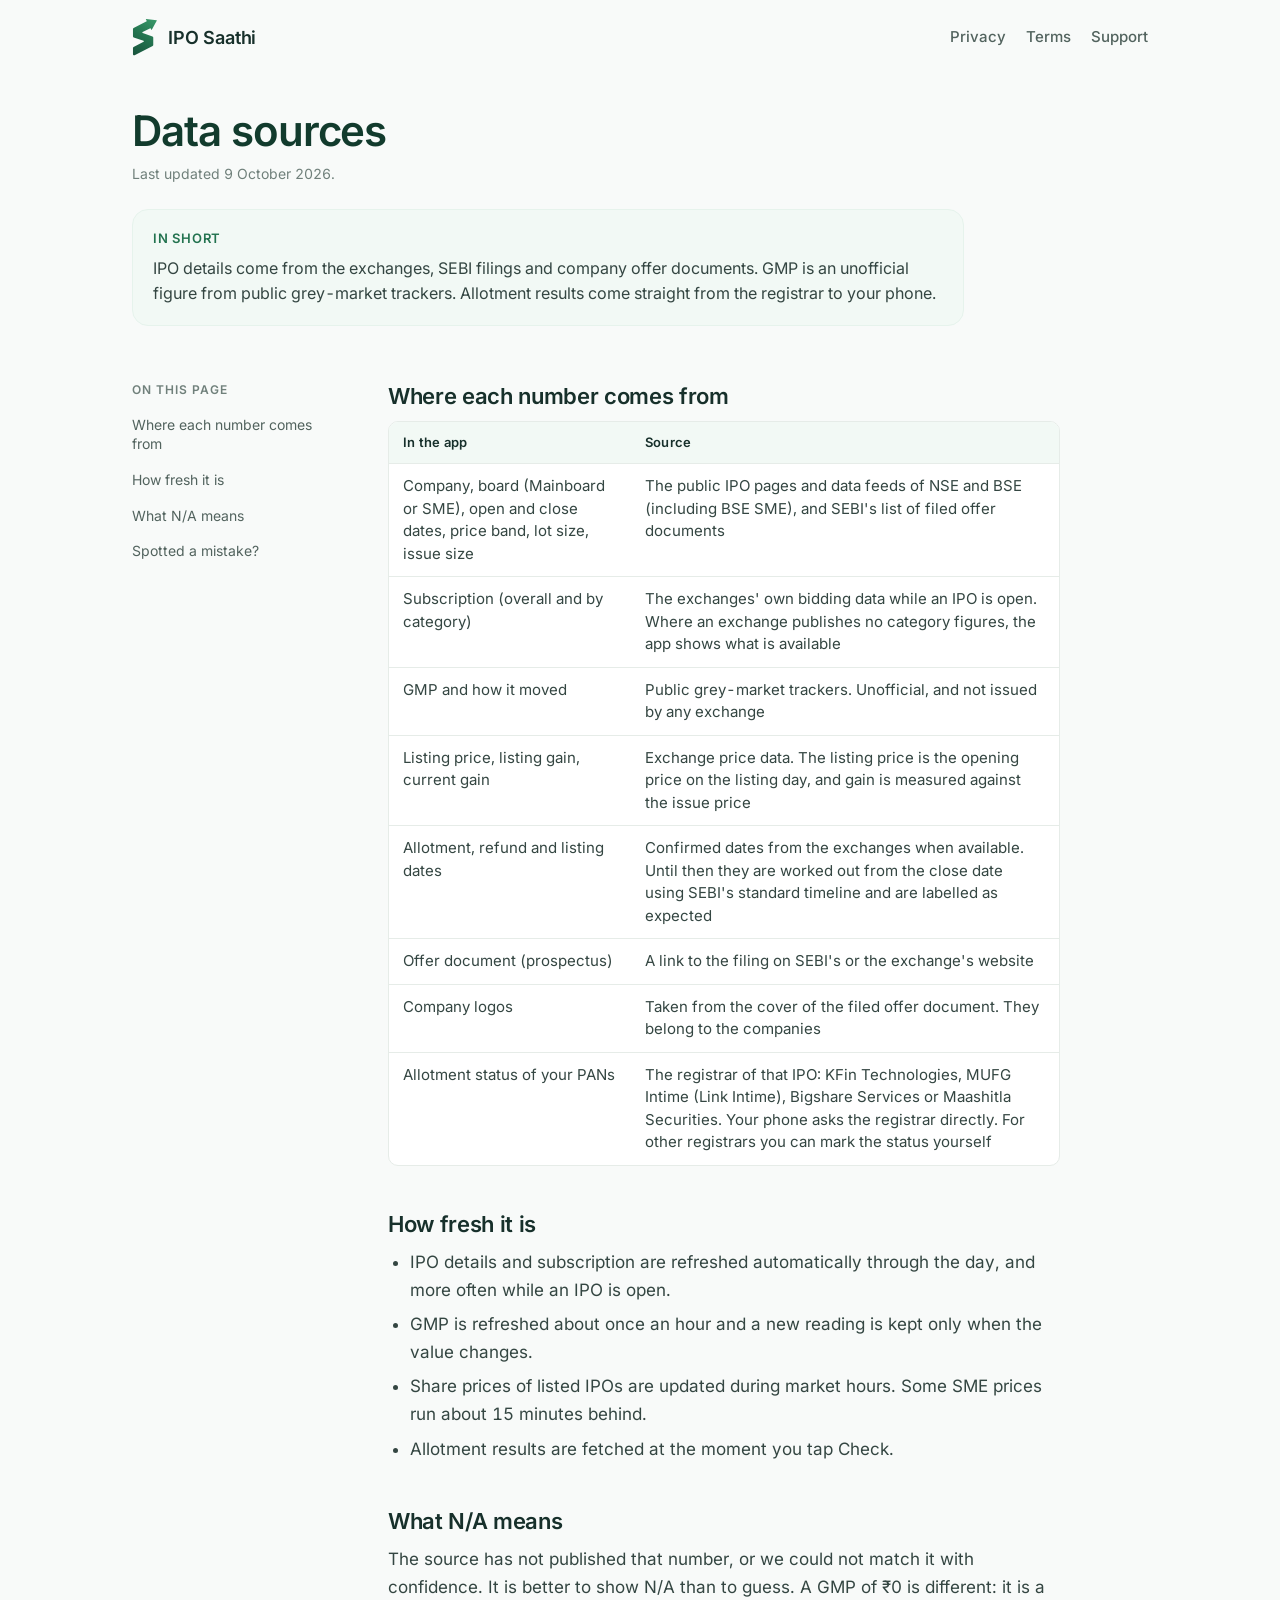
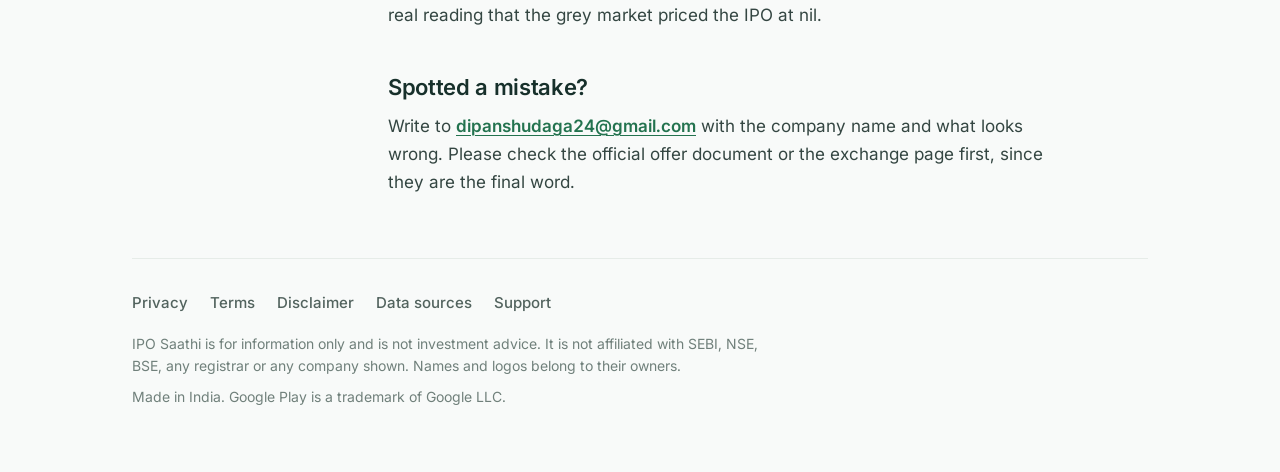
==== data-sources/index.html @ a8f7753d "Update site" ====
<!doctype html>
<html lang="en-IN">
<head>
<meta charset="utf-8">
<meta name="viewport" content="width=device-width, initial-scale=1">
<title>Data sources · IPO Saathi</title>
<meta name="description" content="Where IPO Saathi gets its IPO, subscription, GMP, price and allotment information, and how fresh it is.">
<link rel="canonical" href="https://iposaathi.com/data-sources/">
<meta property="og:type" content="website">
<meta property="og:site_name" content="IPO Saathi">
<meta property="og:title" content="Data sources · IPO Saathi">
<meta property="og:url" content="https://iposaathi.com/data-sources/">
<meta property="og:image" content="https://iposaathi.com/assets/og.png">
<meta name="theme-color" content="#F8FAF9">
<link rel="icon" type="image/png" sizes="32x32" href="../assets/favicon-32.png">
<link rel="apple-touch-icon" href="../assets/apple-touch-icon.png">
<link rel="preload" href="../assets/fonts/inter-400Regular.woff2" as="font" type="font/woff2" crossorigin>
<link rel="preload" href="../assets/fonts/inter-600SemiBold.woff2" as="font" type="font/woff2" crossorigin>
<link rel="stylesheet" href="../style.css">
</head>
<body>
<a class="skip" href="#main">Skip to content</a>
<div class="wrap">
  <header class="top">
    <a class="brand" href="../"><img src="../assets/logo.svg" alt="" width="26" height="39">IPO Saathi</a>
    <nav class="nav" aria-label="Main">
      <a href="../privacy/">Privacy</a>
      <a href="../terms/">Terms</a>
      <a href="../support/">Support</a>
    </nav>
  </header>

  <main id="main" class="doc">
    <header>
      <h1>Data sources</h1>
      <p class="meta">Last updated 9 October 2026.</p>
      <div class="summary">
        <h2>In short</h2>
        <p>IPO details come from the exchanges, SEBI filings and company offer documents. GMP is an unofficial figure from public grey-market trackers. Allotment results come straight from the registrar to your phone.</p>
      </div>
    </header>

    <nav class="toc" aria-label="On this page">
      <h2>On this page</h2>
      <ol>
        <li><a href="#table">Where each number comes from</a></li>
        <li><a href="#fresh">How fresh it is</a></li>
        <li><a href="#na">What N/A means</a></li>
        <li><a href="#wrong">Spotted a mistake?</a></li>
      </ol>
    </nav>

    <div class="prose">

      <h2 id="table">Where each number comes from</h2>
      <div class="table-wrap">
        <table>
          <thead><tr><th>In the app</th><th>Source</th></tr></thead>
          <tbody>
            <tr><td>Company, board (Mainboard or SME), open and close dates, price band, lot size, issue size</td><td>The public IPO pages and data feeds of NSE and BSE (including BSE SME), and SEBI's list of filed offer documents</td></tr>
            <tr><td>Subscription (overall and by category)</td><td>The exchanges' own bidding data while an IPO is open. Where an exchange publishes no category figures, the app shows what is available</td></tr>
            <tr><td>GMP and how it moved</td><td>Public grey-market trackers. Unofficial, and not issued by any exchange</td></tr>
            <tr><td>Listing price, listing gain, current gain</td><td>Exchange price data. The listing price is the opening price on the listing day, and gain is measured against the issue price</td></tr>
            <tr><td>Allotment, refund and listing dates</td><td>Confirmed dates from the exchanges when available. Until then they are worked out from the close date using SEBI's standard timeline and are labelled as expected</td></tr>
            <tr><td>Offer document (prospectus)</td><td>A link to the filing on SEBI's or the exchange's website</td></tr>
            <tr><td>Company logos</td><td>Taken from the cover of the filed offer document. They belong to the companies</td></tr>
            <tr><td>Allotment status of your PANs</td><td>The registrar of that IPO: KFin Technologies, MUFG Intime (Link Intime), Bigshare Services or Maashitla Securities. Your phone asks the registrar directly. For other registrars you can mark the status yourself</td></tr>
          </tbody>
        </table>
      </div>

      <h2 id="fresh">How fresh it is</h2>
      <ul>
        <li>IPO details and subscription are refreshed automatically through the day, and more often while an IPO is open.</li>
        <li>GMP is refreshed about once an hour and a new reading is kept only when the value changes.</li>
        <li>Share prices of listed IPOs are updated during market hours. Some SME prices run about 15 minutes behind.</li>
        <li>Allotment results are fetched at the moment you tap Check.</li>
      </ul>

      <h2 id="na">What N/A means</h2>
      <p>The source has not published that number, or we could not match it with confidence. It is better to show N/A than to guess. A GMP of ₹0 is different: it is a real reading that the grey market priced the IPO at nil.</p>

      <h2 id="wrong">Spotted a mistake?</h2>
      <p>Write to <a class="mail" href="mailto:dipanshudaga24@gmail.com?subject=IPO%20Saathi">dipanshudaga24@gmail.com</a> with the company name and what looks wrong. Please check the official offer document or the exchange page first, since they are the final word.</p>
    </div>
  </main>

  <footer class="foot">
    <ul>
      <li><a href="../privacy/">Privacy</a></li>
      <li><a href="../terms/">Terms</a></li>
      <li><a href="../disclaimer/">Disclaimer</a></li>
      <li><a href="../data-sources/">Data sources</a></li>
      <li><a href="../support/">Support</a></li>
    </ul>
    <p>IPO Saathi is for information only and is not investment advice. It is not affiliated with SEBI, NSE, BSE, any registrar or any company shown. Names and logos belong to their owners.</p>
    <p>Made in India. Google Play is a trademark of Google LLC.</p>
  </footer>
</div>
</body>
</html>
---- style.css ----
/* IPO Saathi website. Colours and type follow app/src/theme/tokens.ts, copied by hand:
   this site has no build step. Light theme only, on purpose. */

@font-face { font-family: 'Inter'; font-weight: 400; font-style: normal; font-display: swap; src: url('assets/fonts/inter-400Regular.woff2') format('woff2'); }
@font-face { font-family: 'Inter'; font-weight: 500; font-style: normal; font-display: swap; src: url('assets/fonts/inter-500Medium.woff2') format('woff2'); }
@font-face { font-family: 'Inter'; font-weight: 600; font-style: normal; font-display: swap; src: url('assets/fonts/inter-600SemiBold.woff2') format('woff2'); }

:root {
  color-scheme: light;
  --bg: #F8FAF9;
  --surface: #FFFFFF;
  --wash: #F2F9F5;
  --wash-strong: #E6F3EC;
  --ink: #17302B;
  --ink-2: #344642;
  --ink-3: #52635E;
  --ink-4: #70807B;
  --line: #E6ECE8;
  --line-strong: #D6DEDA;
  --brand: #23734F;
  --brand-deep: #123B2D;
  --warn-bg: #FFF5DD;
  --warn-ink: #7A4F00;
  --radius: 16px;
  --radius-sm: 10px;
  --gutter: 16px;
  --font: 'Inter', system-ui, -apple-system, 'Segoe UI', Roboto, Helvetica, Arial, sans-serif;
}

* { box-sizing: border-box; }
html { -webkit-text-size-adjust: 100%; scroll-behavior: smooth; }
body {
  margin: 0;
  background: var(--bg);
  color: var(--ink);
  font-family: var(--font);
  font-size: 17px;
  line-height: 1.65;
  -webkit-font-smoothing: antialiased;
  font-variant-numeric: tabular-nums;
}
img, svg { display: block; max-width: 100%; }
a { color: var(--brand); text-underline-offset: 3px; text-decoration-thickness: 1px; }
a:hover { text-decoration-thickness: 2px; }
:focus-visible { outline: 3px solid var(--brand); outline-offset: 3px; border-radius: 4px; }
.skip { position: absolute; left: -9999px; top: 8px; background: var(--brand-deep); color: #fff; padding: 8px 14px; border-radius: 8px; z-index: 10; }
.skip:focus { left: var(--gutter); }

.wrap { width: 100%; max-width: 1080px; margin: 0 auto; padding: 0 var(--gutter); }

/* Header */
.top { display: flex; align-items: center; justify-content: space-between; gap: 16px; padding: 18px 0; }
.brand { display: inline-flex; align-items: center; gap: 10px; color: var(--ink); text-decoration: none; font-weight: 600; font-size: 18px; letter-spacing: -0.01em; }
.brand img { width: 26px; height: auto; }
.nav { display: flex; gap: 20px; font-size: 15px; font-weight: 500; }
.nav a { color: var(--ink-3); text-decoration: none; padding: 6px 0; }
.nav a:hover { color: var(--brand); }
.nav a[aria-current='page'] { color: var(--ink); }

/* Hero */
.hero { display: grid; gap: 8px; padding: 24px 0 48px; align-items: center; }
.hero h1 { font-size: clamp(32px, 7.4vw, 52px); line-height: 1.1; letter-spacing: -0.025em; font-weight: 600; margin: 0 0 16px; text-wrap: balance; color: var(--brand-deep); }
.lede { font-size: clamp(18px, 3.4vw, 21px); line-height: 1.5; color: var(--ink-3); margin: 0 0 28px; max-width: 30em; }
.badges { display: flex; flex-wrap: wrap; gap: 12px; align-items: center; }
.play { display: inline-flex; align-items: center; gap: 12px; background: var(--brand-deep); color: #fff; border-radius: 14px; padding: 12px 20px 12px 16px; font-size: 13px; line-height: 1.2; }
.play svg { width: 22px; height: 22px; flex: none; }
.play b { display: block; font-size: 18px; font-weight: 600; letter-spacing: -0.01em; }
.free { font-size: 14px; color: var(--ink-3); }
.hero-art { width: min(100%, 460px); margin: 0 auto; }
.hero-art img { width: 100%; height: auto; }

/* Points */
.band { background: var(--wash); border-block: 1px solid var(--wash-strong); }
.points { display: grid; gap: 28px; padding: 48px 0; margin: 0; list-style: none; }
.points h2 { font-size: 18px; line-height: 1.3; margin: 0 0 6px; font-weight: 600; letter-spacing: -0.01em; }
.points p { margin: 0; color: var(--ink-3); font-size: 16px; line-height: 1.6; }
.points .ico { width: 40px; height: 40px; border-radius: 12px; background: var(--wash-strong); color: var(--brand); display: grid; place-items: center; margin-bottom: 14px; }
.points .ico svg { width: 22px; height: 22px; }

.privacy-line { padding: 56px 0; display: grid; gap: 10px; }
.privacy-line h2 { font-size: clamp(24px, 4.6vw, 32px); line-height: 1.2; letter-spacing: -0.02em; margin: 0; font-weight: 600; text-wrap: balance; color: var(--brand-deep); }
.privacy-line p { margin: 0; color: var(--ink-3); max-width: 38em; }

/* Footer */
.foot { border-top: 1px solid var(--line); margin-top: 24px; padding: 32px 0 56px; color: var(--ink-4); font-size: 14px; line-height: 1.6; }
.foot ul { display: flex; flex-wrap: wrap; gap: 8px 22px; list-style: none; padding: 0; margin: 0 0 18px; font-size: 15px; font-weight: 500; }
.foot ul a { color: var(--ink-3); text-decoration: none; }
.foot ul a:hover { color: var(--brand); text-decoration: underline; }
.foot p { margin: 0 0 8px; max-width: 46em; }

/* Documents */
.doc { display: grid; grid-template-columns: minmax(0, 1fr); gap: 28px; padding: 16px 0 24px; }
.doc header h1 { font-size: clamp(30px, 6vw, 42px); line-height: 1.12; letter-spacing: -0.025em; margin: 8px 0 8px; font-weight: 600; color: var(--brand-deep); text-wrap: balance; }
.doc .meta { color: var(--ink-4); font-size: 14px; margin: 0; }
.summary { max-width: 52rem; background: var(--wash); border: 1px solid var(--wash-strong); border-radius: var(--radius); padding: 18px 20px; margin: 24px 0 0; }
.summary h2 { margin: 0 0 6px; font-size: 13px; letter-spacing: 0.06em; text-transform: uppercase; color: var(--brand); font-weight: 600; }
.summary p, .summary ul { margin: 0; font-size: 16px; line-height: 1.6; color: var(--ink-2); }
.summary ul { padding-left: 20px; }
.summary li + li { margin-top: 4px; }
.toc { font-size: 14px; line-height: 1.4; }
.toc h2 { margin: 0 0 10px; font-size: 12px; letter-spacing: 0.08em; text-transform: uppercase; color: var(--ink-4); font-weight: 600; }
.toc ol { list-style: none; margin: 0; padding: 0; display: grid; gap: 4px; }
.toc a { display: block; padding: 6px 0; color: var(--ink-3); text-decoration: none; }
.toc a:hover { color: var(--brand); }
.prose { max-width: 42rem; }
.prose h2 { font-size: 22px; line-height: 1.3; letter-spacing: -0.015em; margin: 44px 0 10px; font-weight: 600; scroll-margin-top: 20px; color: var(--ink); }
.prose h2:first-child { margin-top: 0; }
.prose h3 { font-size: 17px; margin: 24px 0 6px; font-weight: 600; }
.prose p { margin: 0 0 14px; color: var(--ink-2); }
.prose ul, .prose ol { margin: 0 0 14px; padding-left: 22px; color: var(--ink-2); }
.prose li { margin-bottom: 6px; }
.prose strong { font-weight: 600; color: var(--ink); }
.callout { background: var(--warn-bg); color: var(--warn-ink); border-radius: var(--radius-sm); padding: 14px 16px; margin: 0 0 18px; font-size: 16px; line-height: 1.55; }
.callout p { margin: 0; color: inherit; }
.table-wrap { overflow-x: auto; margin: 0 0 18px; border: 1px solid var(--line); border-radius: var(--radius-sm); background: var(--surface); }
table { border-collapse: collapse; width: 100%; min-width: 520px; font-size: 15px; line-height: 1.5; }
th, td { text-align: left; vertical-align: top; padding: 11px 14px; border-bottom: 1px solid var(--line); color: var(--ink-2); }
th { font-weight: 600; color: var(--ink); background: var(--wash); font-size: 13px; letter-spacing: 0.02em; }
tr:last-child td { border-bottom: 0; }
details { border-bottom: 1px solid var(--line); padding: 14px 0; }
details:first-of-type { border-top: 1px solid var(--line); }
summary { cursor: pointer; font-weight: 600; font-size: 17px; line-height: 1.4; list-style: none; display: flex; justify-content: space-between; gap: 16px; color: var(--ink); }
summary::-webkit-details-marker { display: none; }
summary::after { content: '+'; color: var(--brand); font-weight: 500; font-size: 22px; line-height: 1; }
details[open] summary::after { content: '\2212'; }
details p { margin: 10px 0 0; }
.mail { font-weight: 600; white-space: nowrap; }
.notfound { padding: 72px 0 40px; }
.notfound h1 { font-size: 34px; margin: 0 0 10px; letter-spacing: -0.02em; color: var(--brand-deep); }

@media (min-width: 720px) {
  :root { --gutter: 32px; }
  .hero { grid-template-columns: 1.05fr 0.95fr; gap: 40px; padding: 48px 0 72px; }
  .points { grid-template-columns: repeat(4, 1fr); gap: 32px; padding: 64px 0; }
  .privacy-line { padding: 80px 0; }
}
@media (min-width: 960px) {
  .doc { grid-template-columns: 200px minmax(0, 1fr); gap: 56px; padding-top: 24px; }
  .doc header { grid-column: 1 / -1; }
  .toc { position: sticky; top: 24px; align-self: start; }
}
@media (prefers-reduced-motion: reduce) { html { scroll-behavior: auto; } }
@media print {
  .top .nav, .foot ul, .toc, .skip { display: none; }
  body { background: #fff; font-size: 12pt; }
}
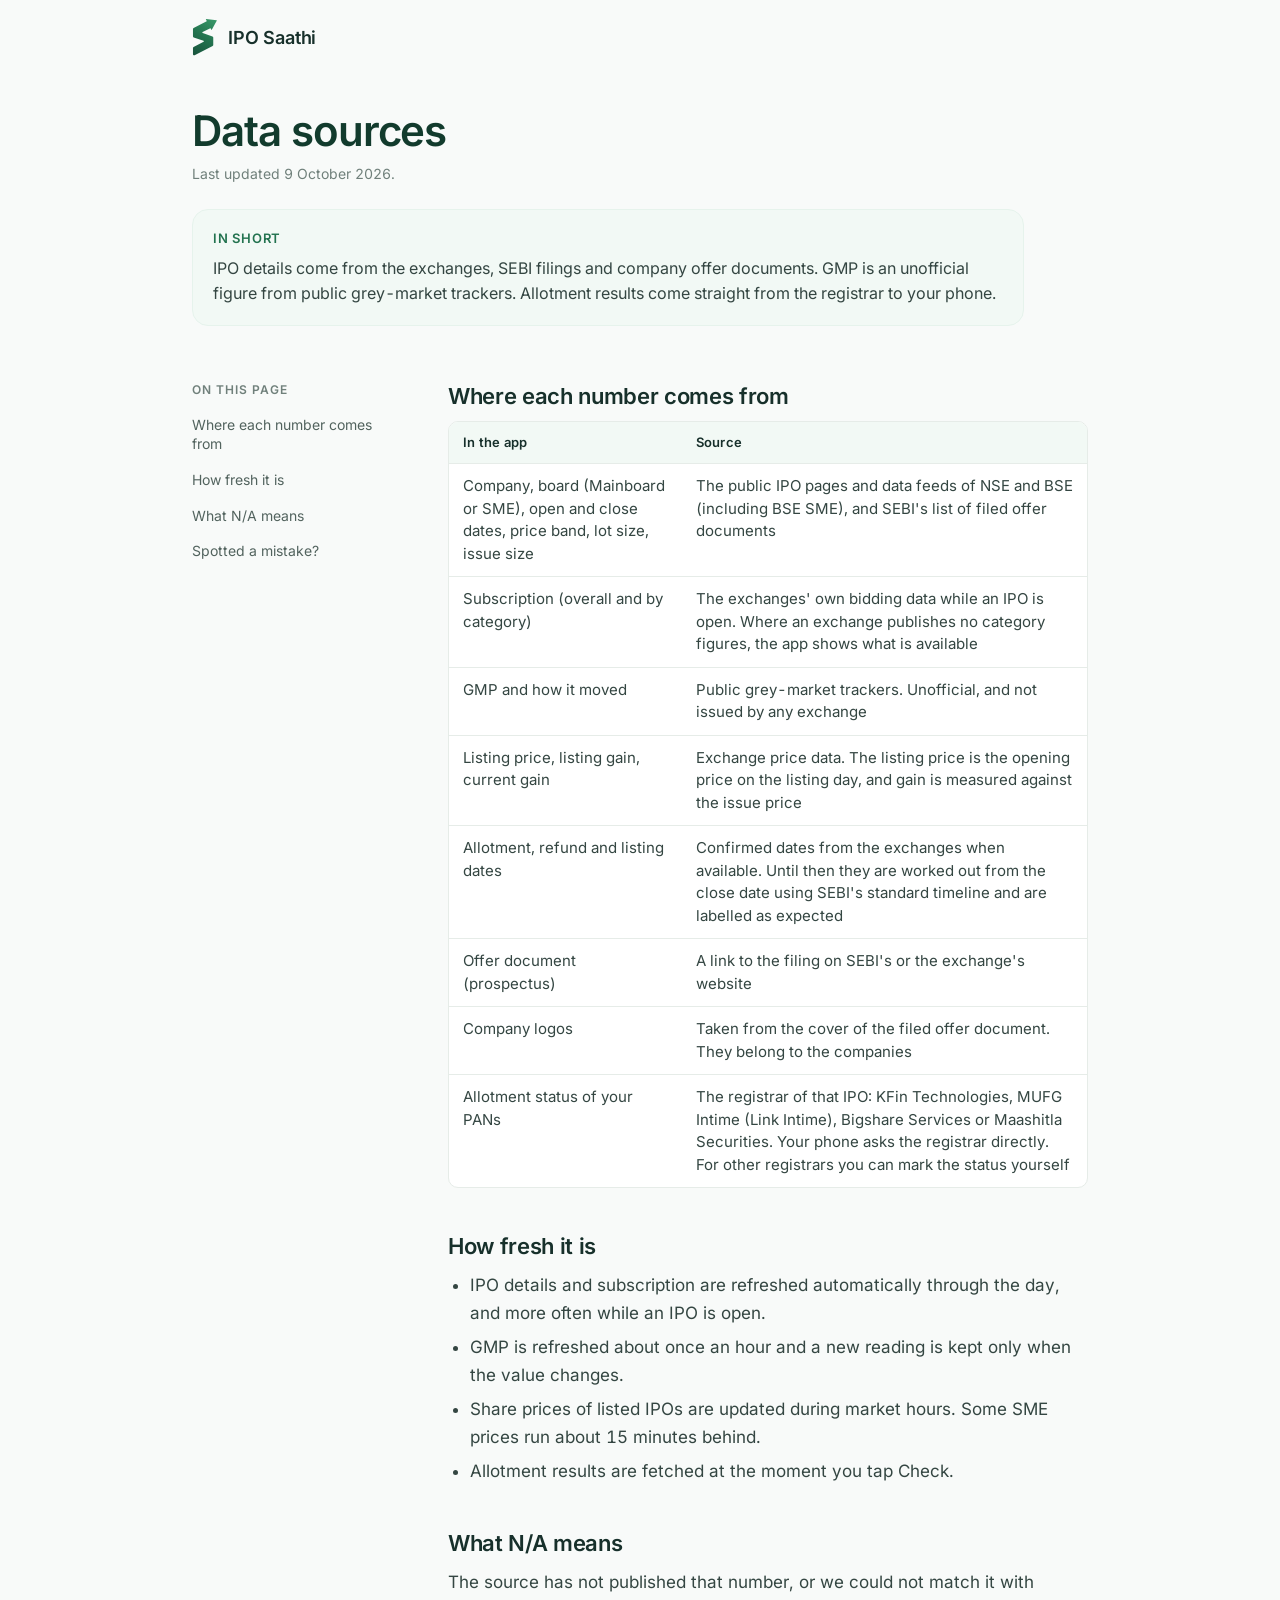
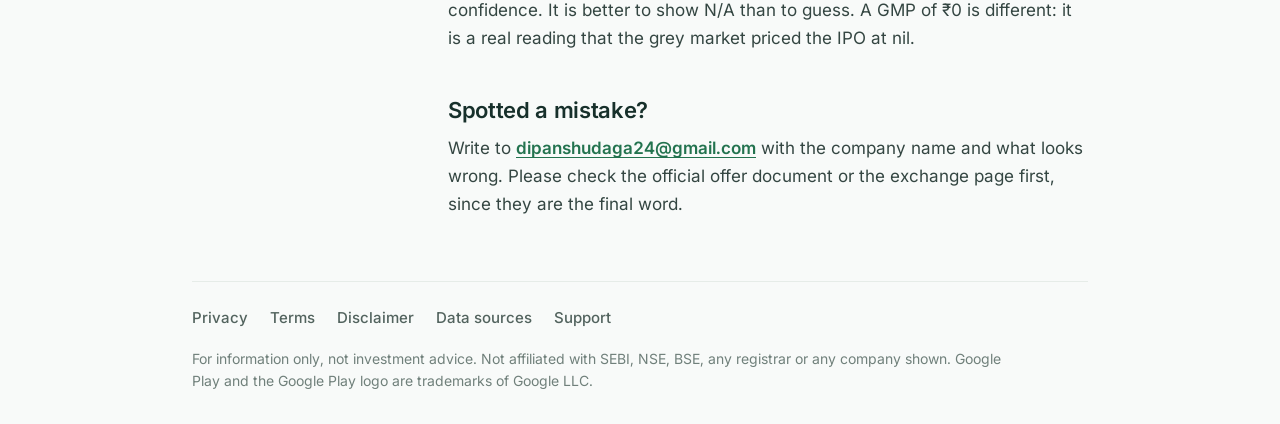
==== commit 24f14d1d: "Update site" ====
--- a/data-sources/index.html
+++ b/data-sources/index.html
@@ -23,11 +23,6 @@
 <div class="wrap">
   <header class="top">
     <a class="brand" href="../"><img src="../assets/logo.svg" alt="" width="26" height="39">IPO Saathi</a>
-    <nav class="nav" aria-label="Main">
-      <a href="../privacy/">Privacy</a>
-      <a href="../terms/">Terms</a>
-      <a href="../support/">Support</a>
-    </nav>
   </header>
 
   <main id="main" class="doc">
@@ -93,8 +88,7 @@
       <li><a href="../data-sources/">Data sources</a></li>
       <li><a href="../support/">Support</a></li>
     </ul>
-    <p>IPO Saathi is for information only and is not investment advice. It is not affiliated with SEBI, NSE, BSE, any registrar or any company shown. Names and logos belong to their owners.</p>
-    <p>Made in India. Google Play is a trademark of Google LLC.</p>
+    <p>For information only, not investment advice. Not affiliated with SEBI, NSE, BSE, any registrar or any company shown. Google Play and the Google Play logo are trademarks of Google LLC.</p>
   </footer>
 </div>
 </body>
--- a/style.css
+++ b/style.css
@@ -46,47 +46,28 @@
 .skip { position: absolute; left: -9999px; top: 8px; background: var(--brand-deep); color: #fff; padding: 8px 14px; border-radius: 8px; z-index: 10; }
 .skip:focus { left: var(--gutter); }
 
-.wrap { width: 100%; max-width: 1080px; margin: 0 auto; padding: 0 var(--gutter); }
+.wrap { width: 100%; max-width: 960px; margin: 0 auto; padding: 0 var(--gutter); }
 
 /* Header */
 .top { display: flex; align-items: center; justify-content: space-between; gap: 16px; padding: 18px 0; }
 .brand { display: inline-flex; align-items: center; gap: 10px; color: var(--ink); text-decoration: none; font-weight: 600; font-size: 18px; letter-spacing: -0.01em; }
 .brand img { width: 26px; height: auto; }
-.nav { display: flex; gap: 20px; font-size: 15px; font-weight: 500; }
-.nav a { color: var(--ink-3); text-decoration: none; padding: 6px 0; }
-.nav a:hover { color: var(--brand); }
-.nav a[aria-current='page'] { color: var(--ink); }
 
-/* Hero */
-.hero { display: grid; gap: 8px; padding: 24px 0 48px; align-items: center; }
+/* Home: one screen, header on top, hero in the middle, footer at the bottom */
+.page { min-height: 100vh; min-height: 100dvh; display: flex; flex-direction: column; }
+.hero { flex: 1; display: grid; gap: 24px; align-content: center; align-items: center; padding: 8px 0 40px; }
 .hero h1 { font-size: clamp(32px, 7.4vw, 52px); line-height: 1.1; letter-spacing: -0.025em; font-weight: 600; margin: 0 0 16px; text-wrap: balance; color: var(--brand-deep); }
-.lede { font-size: clamp(18px, 3.4vw, 21px); line-height: 1.5; color: var(--ink-3); margin: 0 0 28px; max-width: 30em; }
-.badges { display: flex; flex-wrap: wrap; gap: 12px; align-items: center; }
-.play { display: inline-flex; align-items: center; gap: 12px; background: var(--brand-deep); color: #fff; border-radius: 14px; padding: 12px 20px 12px 16px; font-size: 13px; line-height: 1.2; }
-.play svg { width: 22px; height: 22px; flex: none; }
-.play b { display: block; font-size: 18px; font-weight: 600; letter-spacing: -0.01em; }
-.free { font-size: 14px; color: var(--ink-3); }
-.hero-art { width: min(100%, 460px); margin: 0 auto; }
+.lede { font-size: clamp(18px, 3.4vw, 20px); line-height: 1.5; color: var(--ink-3); margin: 0 0 28px; max-width: 26em; }
+.badge { display: block; width: 168px; height: auto; }
+.hero-art { width: min(100%, 300px); margin: 0 auto; }
 .hero-art img { width: 100%; height: auto; }
 
-/* Points */
-.band { background: var(--wash); border-block: 1px solid var(--wash-strong); }
-.points { display: grid; gap: 28px; padding: 48px 0; margin: 0; list-style: none; }
-.points h2 { font-size: 18px; line-height: 1.3; margin: 0 0 6px; font-weight: 600; letter-spacing: -0.01em; }
-.points p { margin: 0; color: var(--ink-3); font-size: 16px; line-height: 1.6; }
-.points .ico { width: 40px; height: 40px; border-radius: 12px; background: var(--wash-strong); color: var(--brand); display: grid; place-items: center; margin-bottom: 14px; }
-.points .ico svg { width: 22px; height: 22px; }
-
-.privacy-line { padding: 56px 0; display: grid; gap: 10px; }
-.privacy-line h2 { font-size: clamp(24px, 4.6vw, 32px); line-height: 1.2; letter-spacing: -0.02em; margin: 0; font-weight: 600; text-wrap: balance; color: var(--brand-deep); }
-.privacy-line p { margin: 0; color: var(--ink-3); max-width: 38em; }
-
 /* Footer */
-.foot { border-top: 1px solid var(--line); margin-top: 24px; padding: 32px 0 56px; color: var(--ink-4); font-size: 14px; line-height: 1.6; }
+.foot { border-top: 1px solid var(--line); margin-top: 24px; padding: 24px 0 32px; color: var(--ink-4); font-size: 14px; line-height: 1.6; }
 .foot ul { display: flex; flex-wrap: wrap; gap: 8px 22px; list-style: none; padding: 0; margin: 0 0 18px; font-size: 15px; font-weight: 500; }
 .foot ul a { color: var(--ink-3); text-decoration: none; }
 .foot ul a:hover { color: var(--brand); text-decoration: underline; }
-.foot p { margin: 0 0 8px; max-width: 46em; }
+.foot p { margin: 0; max-width: 60em; }
 
 /* Documents */
 .doc { display: grid; grid-template-columns: minmax(0, 1fr); gap: 28px; padding: 16px 0 24px; }
@@ -130,9 +111,8 @@
 
 @media (min-width: 720px) {
   :root { --gutter: 32px; }
-  .hero { grid-template-columns: 1.05fr 0.95fr; gap: 40px; padding: 48px 0 72px; }
-  .points { grid-template-columns: repeat(4, 1fr); gap: 32px; padding: 64px 0; }
-  .privacy-line { padding: 80px 0; }
+  .hero { grid-template-columns: 1.1fr 0.9fr; gap: 48px; padding-bottom: 56px; }
+  .hero-art { width: min(100%, 460px); }
 }
 @media (min-width: 960px) {
   .doc { grid-template-columns: 200px minmax(0, 1fr); gap: 56px; padding-top: 24px; }
@@ -141,6 +121,6 @@
 }
 @media (prefers-reduced-motion: reduce) { html { scroll-behavior: auto; } }
 @media print {
-  .top .nav, .foot ul, .toc, .skip { display: none; }
+  .foot ul, .toc, .skip { display: none; }
   body { background: #fff; font-size: 12pt; }
 }
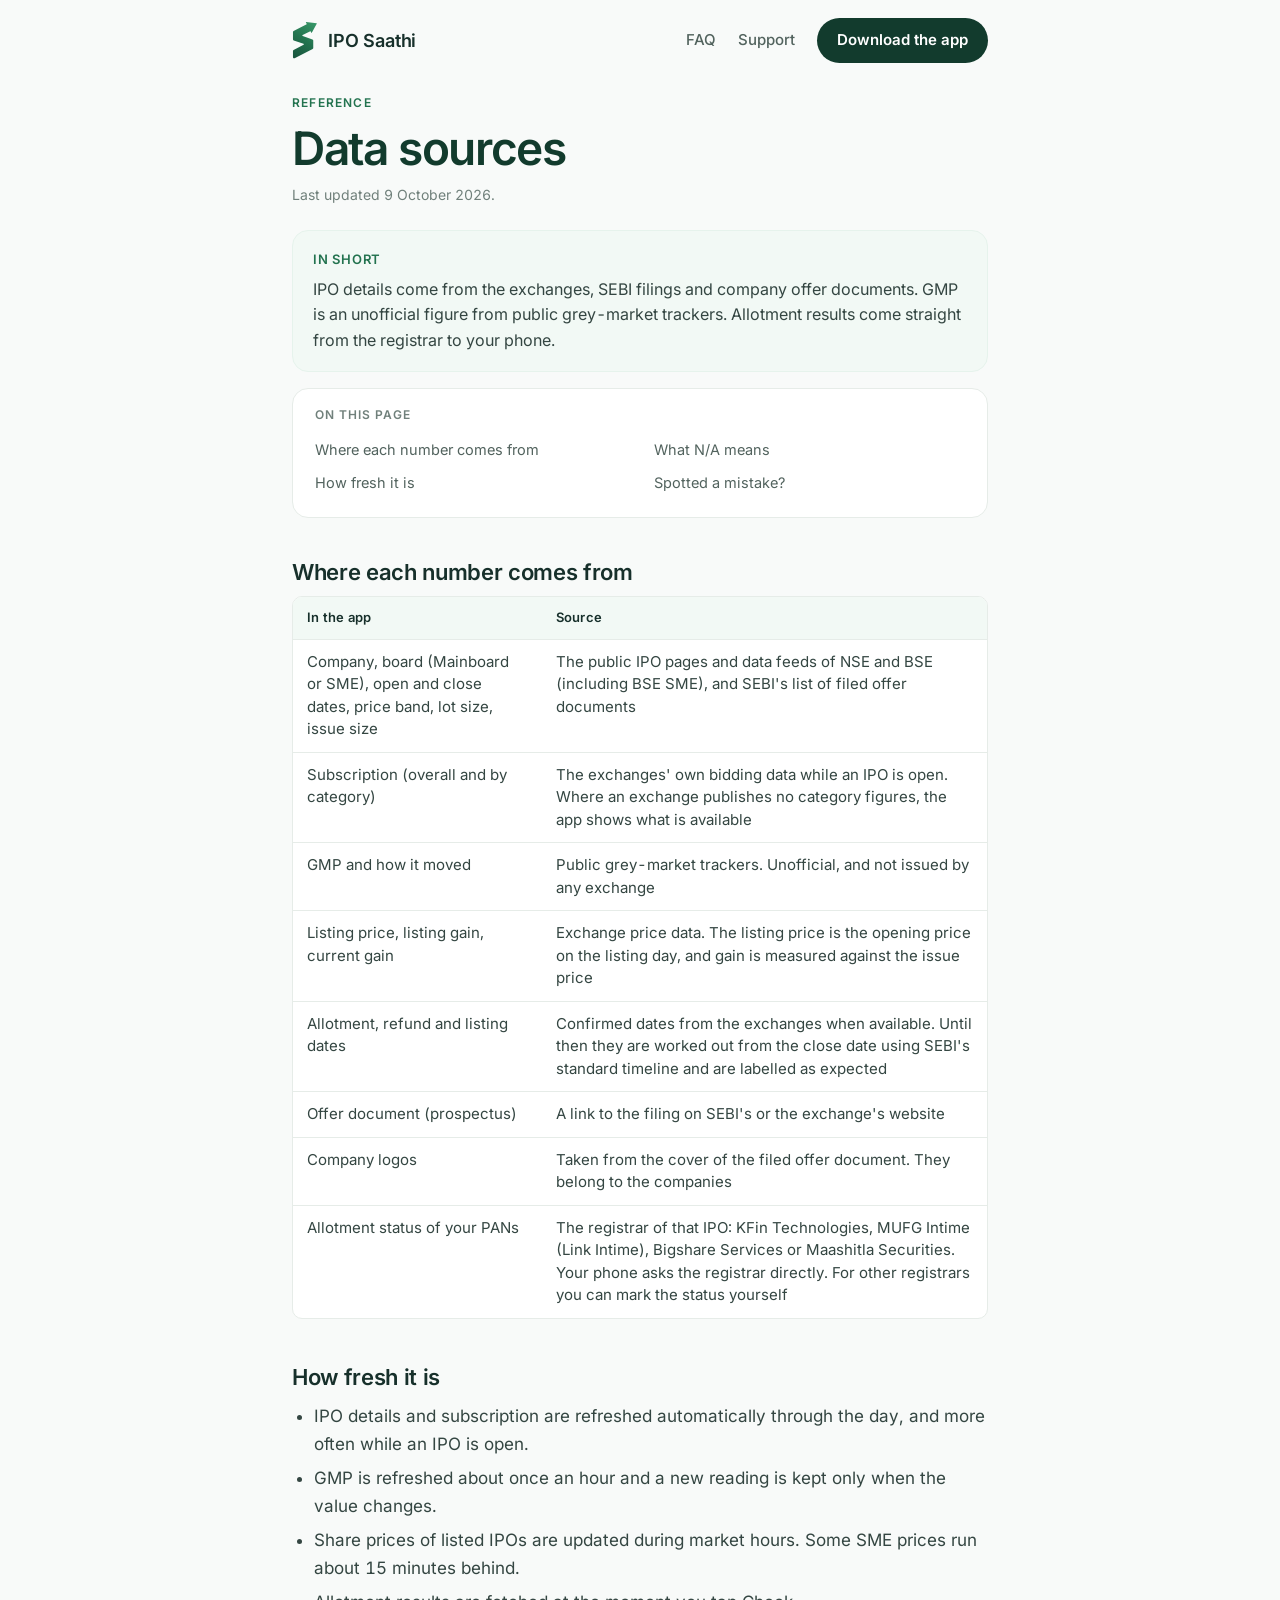
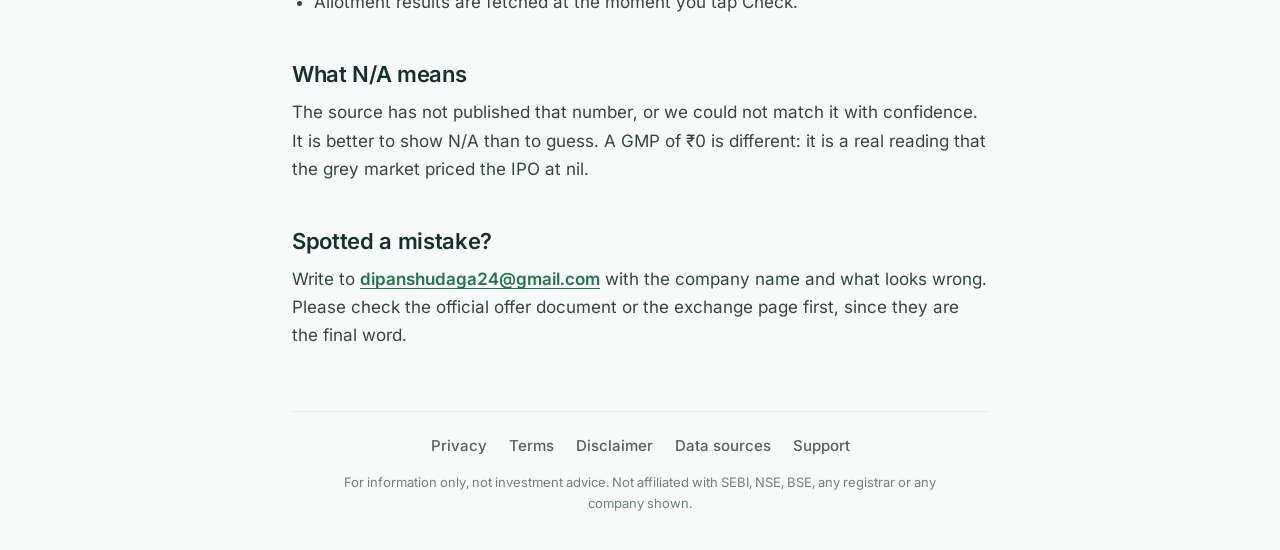
==== commit 8da6a8a8: "Update site" ====
--- a/data-sources/index.html
+++ b/data-sources/index.html
@@ -18,15 +18,16 @@
 <link rel="preload" href="../assets/fonts/inter-600SemiBold.woff2" as="font" type="font/woff2" crossorigin>
 <link rel="stylesheet" href="../style.css">
 </head>
-<body>
+<body data-page="data-sources" class="doc-page">
 <a class="skip" href="#main">Skip to content</a>
 <div class="wrap">
   <header class="top">
-    <a class="brand" href="../"><img src="../assets/logo.svg" alt="" width="26" height="39">IPO Saathi</a>
+    <a class="brand" data-track="logo" href="../"><img src="../assets/logo.svg" alt="" width="26" height="39">IPO Saathi</a><nav class="nav" aria-label="Main"><a data-track="faq_header" href="../#faq">FAQ</a><a data-track="support_header" href="../support/">Support</a><a class="cta" data-track="download_header" href="../#download">Download the app</a></nav>
   </header>
 
   <main id="main" class="doc">
     <header>
+      <p class="eyebrow">Reference</p>
       <h1>Data sources</h1>
       <p class="meta">Last updated 9 October 2026.</p>
       <div class="summary">
@@ -82,14 +83,15 @@
 
   <footer class="foot">
     <ul>
-      <li><a href="../privacy/">Privacy</a></li>
-      <li><a href="../terms/">Terms</a></li>
-      <li><a href="../disclaimer/">Disclaimer</a></li>
-      <li><a href="../data-sources/">Data sources</a></li>
-      <li><a href="../support/">Support</a></li>
+      <li><a data-track="footer_privacy" href="../privacy/">Privacy</a></li>
+      <li><a data-track="footer_terms" href="../terms/">Terms</a></li>
+      <li><a data-track="footer_disclaimer" href="../disclaimer/">Disclaimer</a></li>
+      <li><a data-track="footer_data_sources" href="../data-sources/">Data sources</a></li>
+      <li><a data-track="footer_support" href="../support/">Support</a></li>
     </ul>
-    <p>For information only, not investment advice. Not affiliated with SEBI, NSE, BSE, any registrar or any company shown. Google Play and the Google Play logo are trademarks of Google LLC.</p>
+    <p>For information only, not investment advice. Not affiliated with SEBI, NSE, BSE, any registrar or any company shown.</p>
   </footer>
 </div>
+<script src="../assets/track.js" defer></script>
 </body>
 </html>
--- a/style.css
+++ b/style.css
@@ -46,44 +46,171 @@
 .skip { position: absolute; left: -9999px; top: 8px; background: var(--brand-deep); color: #fff; padding: 8px 14px; border-radius: 8px; z-index: 10; }
 .skip:focus { left: var(--gutter); }
 
-.wrap { width: 100%; max-width: 960px; margin: 0 auto; padding: 0 var(--gutter); }
+.wrap { width: 100%; max-width: 1040px; margin: 0 auto; padding: 0 var(--gutter); }
 
 /* Header */
 .top { display: flex; align-items: center; justify-content: space-between; gap: 16px; padding: 18px 0; }
 .brand { display: inline-flex; align-items: center; gap: 10px; color: var(--ink); text-decoration: none; font-weight: 600; font-size: 18px; letter-spacing: -0.01em; }
 .brand img { width: 26px; height: auto; }
-
-/* Home: one screen, header on top, hero in the middle, footer at the bottom */
-.page { min-height: 100vh; min-height: 100dvh; display: flex; flex-direction: column; }
-.hero { flex: 1; display: grid; gap: 24px; align-content: center; align-items: center; padding: 8px 0 40px; }
-.hero h1 { font-size: clamp(32px, 7.4vw, 52px); line-height: 1.1; letter-spacing: -0.025em; font-weight: 600; margin: 0 0 16px; text-wrap: balance; color: var(--brand-deep); }
-.lede { font-size: clamp(18px, 3.4vw, 20px); line-height: 1.5; color: var(--ink-3); margin: 0 0 28px; max-width: 26em; }
-.badge { display: block; width: 168px; height: auto; }
-.hero-art { width: min(100%, 300px); margin: 0 auto; }
-.hero-art img { width: 100%; height: auto; }
+.nav { display: flex; align-items: center; gap: 22px; font-size: 15px; font-weight: 500; }
+.nav a { color: var(--ink-3); text-decoration: none; }
+.nav a:hover { color: var(--brand); }
+.nav a[aria-current='page'] { color: var(--ink); }
+.nav .cta { color: #fff; font-weight: 600; padding: 10px 20px; border-radius: 999px; background: var(--brand-deep); transition: background 0.2s, transform 0.2s; }
+.nav .cta:hover { color: #fff; background: var(--brand); }
+.nav .cta:active { transform: scale(0.98); }
+@media (max-width: 559px) { .nav a:not(.cta) { display: none; } }
+
+/* Home: bento tiles. Base styles show each tile's finished state; the loops only run when motion is allowed. */
+:root { --gold: #F6E3B4; --gold-ink: #6B4A00; --tile-r: 28px; --gap: 16px; --ease: cubic-bezier(0.16, 1, 0.3, 1); }
+.grid { display: grid; gap: var(--gap); grid-template-columns: repeat(12, minmax(0, 1fr)); padding: 8px 0 var(--gap); }
+.t { position: relative; overflow: hidden; border-radius: var(--tile-r); border: 1px solid var(--line); background: var(--surface); padding: clamp(22px, 3vw, 34px); transition: transform 0.4s var(--ease), border-color 0.25s; }
+@media (hover: hover) { .t:hover { transform: translateY(-3px); border-color: var(--line-strong); } }
+.k { margin: 0 0 6px; font-size: 12px; font-weight: 600; letter-spacing: 0.08em; text-transform: uppercase; color: var(--brand); display: flex; align-items: center; gap: 8px; }
+.t h2 { margin: 0; font-size: clamp(19px, 2vw, 22px); line-height: 1.2; letter-spacing: -0.02em; font-weight: 600; color: var(--ink); }
+.t .d { margin: 6px 0 0; font-size: 15px; line-height: 1.5; color: var(--ink-3); max-width: 30em; }
+.vis { margin-top: 22px; }
+
+.t-hero { grid-column: span 7; grid-row: span 2; display: flex; flex-direction: column; justify-content: space-between; gap: 32px; min-height: 420px; }
+.t-hero h1 { margin: 0; font-size: clamp(34px, 4.8vw, 60px); line-height: 1.02; letter-spacing: -0.04em; font-weight: 600; color: var(--brand-deep); text-wrap: balance; }
+.t-hero p { margin: 14px 0 0; font-size: 19px; line-height: 1.5; color: var(--ink-3); max-width: 24em; }
+.t-hero img { height: 56px; width: auto; align-self: flex-start; }
+.t-art { grid-column: span 5; grid-row: span 2; display: grid; place-items: center; padding: 6%; border-color: var(--wash-strong); background: radial-gradient(110% 80% at 50% 0%, #fff, var(--wash) 55%, var(--wash-strong)); }
+.t-art img { width: 100%; max-height: 100%; height: auto; }
+
+.t-tabs { grid-column: span 5; } .t-gmp { grid-column: span 7; }
+.t-family, .t-remind { grid-column: span 6; }
+.t-private, .t-free { grid-column: span 6; }
+
+/* segmented control + skeleton rows */
+.seg { position: relative; display: grid; grid-template-columns: repeat(4, 1fr); padding: 4px; border-radius: 999px; background: var(--bg); border: 1px solid var(--line); }
+.seg b { position: relative; z-index: 1; padding: 8px 0; text-align: center; font-size: 12.5px; font-weight: 600; color: var(--ink-3); }
+.seg .ind { position: absolute; top: 4px; bottom: 4px; left: 4px; width: calc((100% - 8px) / 4); border-radius: 999px; background: #fff; border: 1px solid var(--line-strong); box-shadow: 0 1px 2px rgba(18, 59, 45, 0.1); }
+.skel { display: grid; gap: 8px; margin-top: 12px; }
+.skel div { display: flex; align-items: center; gap: 10px; padding: 10px 12px; border-radius: 14px; background: var(--bg); }
+.skel i { width: 28px; height: 28px; border-radius: 50%; background: var(--wash-strong); flex: none; }
+.skel u { display: block; height: 8px; border-radius: 4px; background: var(--line-strong); text-decoration: none; }
+.skel span { flex: 1; display: grid; gap: 6px; } .skel u + u { width: 55%; background: var(--line); }
+
+/* GMP trend line */
+.spark { display: block; width: 100%; height: auto; overflow: visible; }
+.spark .grid-l { stroke: var(--line); stroke-width: 1; }
+.spark .ln { fill: none; stroke: var(--brand); stroke-width: 3; stroke-linecap: round; stroke-linejoin: round; }
+.spark .ar { fill: url(#gmpFill); }
+.spark .dot { fill: var(--brand); } .spark .ring { fill: none; stroke: var(--brand); stroke-width: 2; opacity: 0; transform-box: fill-box; transform-origin: center; }
+
+/* family check */
+.t-label-row { display: flex; justify-content: space-between; margin-bottom: 4px; }
+.fam { display: grid; gap: 10px; }
+.row { display: grid; grid-template-columns: 36px 1fr 104px; align-items: center; gap: 12px; padding: 10px 12px; border-radius: 14px; background: var(--bg); }
+.av { width: 36px; height: 36px; border-radius: 50%; display: grid; place-items: center; background: var(--wash-strong); color: var(--brand); font-weight: 600; font-size: 14px; }
+.nm { font-weight: 600; font-size: 15px; line-height: 1.2; } .nm small { display: block; font-weight: 400; font-size: 12px; color: var(--ink-4); letter-spacing: 0.04em; }
+.chips { position: relative; height: 26px; }
+.chip { position: absolute; right: 0; top: 0; font-size: 12px; font-weight: 600; padding: 5px 10px; border-radius: 999px; white-space: nowrap; }
+.chip.yes { background: #E8F5EE; color: #23734F; } .chip.no { background: #EEF3F1; color: #567069; } .chip.wait { background: var(--wash-strong); color: var(--ink-3); opacity: 0; }
+
+/* reminders */
+.notifs { display: grid; gap: 10px; }
+.n { display: grid; grid-template-columns: 36px 1fr auto; align-items: center; gap: 12px; padding: 10px 14px 10px 10px; border-radius: 16px; background: var(--bg); border: 1px solid var(--line); }
+.n .ic { width: 36px; height: 36px; border-radius: 10px; background: var(--brand); display: grid; place-items: center; }
+.n .ic img { width: 14px; height: auto; }
+.n b { display: block; font-size: 14px; line-height: 1.25; } .n small { font-size: 12px; color: var(--ink-4); } .n time { font-size: 12px; color: var(--ink-4); }
+
+/* two plain tiles: an icon at the top, one line at the bottom */
+.t-private, .t-free { min-height: 200px; display: flex; flex-direction: column; justify-content: space-between; gap: 28px; background: linear-gradient(180deg, #F4FAF7, #D9EDE2); border-color: #CBE4D7; color: var(--brand-deep); }
+.t-private .ico, .t-free .ico { position: relative; width: 44px; height: 44px; color: var(--brand); }
+.t-private .ico svg, .t-free .ico svg { width: 100%; height: 100%; }
+.t-private p, .t-free p { margin: 0; font-size: clamp(22px, 2.6vw, 30px); line-height: 1.15; letter-spacing: -0.025em; font-weight: 600; }
+
+/* motion: only for people who have not asked for less */
+@media (prefers-reduced-motion: no-preference) {
+  .reveal { animation: rise 0.8s var(--ease) backwards; animation-delay: calc(var(--i, 0) * 70ms); }
+  @keyframes rise { from { opacity: 0; transform: translateY(14px); } }
+
+  .t-art img { animation: bob 6s ease-in-out infinite; }
+  @keyframes bob { 50% { transform: translateY(-9px); } }
+
+  .seg .ind { animation: seg 9s var(--ease) infinite; }
+  @keyframes seg { 0%, 20% { transform: none; } 25%, 45% { transform: translateX(100%); } 50%, 70% { transform: translateX(200%); } 75%, 95% { transform: translateX(300%); } 100% { transform: none; } }
+  .skel div { animation: rows 2.25s ease-in-out infinite; } .skel div + div { animation-delay: 0.12s; }
+  @keyframes rows { 0% { opacity: 0; transform: translateY(6px); } 14%, 88% { opacity: 1; transform: none; } 100% { opacity: 0; } }
+
+  .spark .ln { stroke-dasharray: 1; stroke-dashoffset: 1; animation: draw 6.5s ease-in-out infinite; }
+  @keyframes draw { 0% { stroke-dashoffset: 1; } 45%, 88% { stroke-dashoffset: 0; } 100% { stroke-dashoffset: 0; opacity: 0; } }
+  .spark .ar { opacity: 0; animation: fillin 6.5s ease-in-out infinite; }
+  @keyframes fillin { 0%, 35% { opacity: 0; } 55%, 88% { opacity: 1; } 100% { opacity: 0; } }
+  .spark .dot { transform-box: fill-box; transform-origin: center; animation: pop 6.5s ease-in-out infinite; }
+  @keyframes pop { 0%, 42% { transform: scale(0); } 50% { transform: scale(1.4); } 56%, 88% { transform: scale(1); } 100% { transform: scale(0); } }
+  .spark .ring { animation: ping 6.5s ease-out infinite; }
+  @keyframes ping { 0%, 48% { opacity: 0; transform: scale(1); } 52% { opacity: 0.6; } 75%, 100% { opacity: 0; transform: scale(3.2); } }
+
+  .chip.wait { animation: wait 7s ease-in-out infinite; animation-delay: calc(var(--n, 0) * 0.9s); }
+  .chip.yes, .chip.no { animation: result 7s ease-in-out infinite; animation-delay: calc(var(--n, 0) * 0.9s); }
+  @keyframes wait { 0%, 4% { opacity: 0; } 8%, 30% { opacity: 1; } 36%, 100% { opacity: 0; } }
+  @keyframes result { 0%, 33% { opacity: 0; transform: scale(0.85); } 40%, 90% { opacity: 1; transform: none; } 98%, 100% { opacity: 0; transform: scale(0.85); } }
+
+  .n { animation: notif 7s var(--ease) infinite; animation-delay: calc(var(--n, 0) * 0.9s); }
+  @keyframes notif { 0%, 2% { opacity: 0; transform: translateY(-16px); } 10%, 84% { opacity: 1; transform: none; } 94%, 100% { opacity: 0; transform: translateY(-4px); } }
+
+  .t-private .draw, .t-free .draw { stroke-dasharray: 1; stroke-dashoffset: 0; animation: tick 4.5s ease-in-out infinite; }
+  @keyframes tick { 0%, 14% { stroke-dashoffset: 1; } 42%, 90% { stroke-dashoffset: 0; } 100% { stroke-dashoffset: 1; } }
+}
+
+@media (max-width: 899px) {
+  .grid { grid-template-columns: repeat(2, minmax(0, 1fr)); }
+  .t-hero, .t-art, .t-tabs, .t-gmp, .t-family, .t-remind, .t-private, .t-free { grid-column: 1 / -1; grid-row: auto; }
+  .t-hero { min-height: 0; } .t-art { padding: 8%; }
+}
+
+/* FAQ on the home page */
+.faq { max-width: 760px; margin: 48px auto 32px; }
+.faq h2 { margin: 0 0 18px; font-size: clamp(24px, 3.4vw, 32px); line-height: 1.15; letter-spacing: -0.025em; font-weight: 600; color: var(--brand-deep); text-align: center; }
+
+/* Contact form */
+.form { display: grid; gap: 16px; padding: 24px; margin: 0 0 24px; border-radius: var(--radius); border: 1px solid var(--line); background: var(--surface); }
+.form .two { display: grid; gap: 16px; }
+.field { display: grid; gap: 6px; }
+.field label { font-size: 14px; font-weight: 600; color: var(--ink-2); }
+.field input, .field textarea { width: 100%; font: inherit; font-size: 16px; line-height: 1.5; color: var(--ink); background: var(--bg); border: 1px solid var(--line-strong); border-radius: 12px; padding: 12px 14px; }
+.field textarea { min-height: 150px; resize: vertical; }
+.field input::placeholder, .field textarea::placeholder { color: var(--ink-4); }
+.field input:focus, .field textarea:focus { outline: 3px solid rgba(35, 115, 79, 0.25); border-color: var(--brand); }
+.hp { position: absolute; left: -9999px; width: 1px; height: 1px; opacity: 0; }
+.send { display: flex; flex-wrap: wrap; align-items: center; gap: 14px; }
+.btn { font: inherit; font-size: 16px; font-weight: 600; padding: 13px 24px; border: 0; border-radius: 12px; background: var(--brand-deep); color: #fff; cursor: pointer; transition: background 0.2s, transform 0.2s; }
+.btn:hover { background: var(--brand); } .btn:active { transform: scale(0.98); } .btn[disabled] { opacity: 0.6; cursor: default; }
+.status { margin: 0; font-size: 15px; color: var(--ink-3); } .status.ok { color: var(--brand); font-weight: 600; } .status.err { color: #A94D43; }
+.note { margin: 0; font-size: 14px; line-height: 1.5; color: var(--ink-4); }
+@media (min-width: 600px) { .form .two { grid-template-columns: 1fr 1fr; } }
 
 /* Footer */
-.foot { border-top: 1px solid var(--line); margin-top: 24px; padding: 24px 0 32px; color: var(--ink-4); font-size: 14px; line-height: 1.6; }
-.foot ul { display: flex; flex-wrap: wrap; gap: 8px 22px; list-style: none; padding: 0; margin: 0 0 18px; font-size: 15px; font-weight: 500; }
+.foot { border-top: 1px solid var(--line); margin-top: 24px; padding: 22px 0 36px; color: var(--ink-4); font-size: 13px; line-height: 1.6; text-align: center; }
+.foot ul { display: flex; flex-wrap: wrap; justify-content: center; gap: 8px 22px; list-style: none; padding: 0; margin: 0 0 14px; font-size: 15px; font-weight: 500; }
 .foot ul a { color: var(--ink-3); text-decoration: none; }
 .foot ul a:hover { color: var(--brand); text-decoration: underline; }
-.foot p { margin: 0; max-width: 60em; }
+.foot p { margin: 0 auto; max-width: 46em; }
 
 /* Documents */
-.doc { display: grid; grid-template-columns: minmax(0, 1fr); gap: 28px; padding: 16px 0 24px; }
-.doc header h1 { font-size: clamp(30px, 6vw, 42px); line-height: 1.12; letter-spacing: -0.025em; margin: 8px 0 8px; font-weight: 600; color: var(--brand-deep); text-wrap: balance; }
+.doc-page .wrap { max-width: 760px; }
+.doc { display: block; padding: 12px 0 24px; }
+.eyebrow { margin: 0; font-size: 12px; font-weight: 600; letter-spacing: 0.1em; text-transform: uppercase; color: var(--brand); }
+.doc header h1 { font-size: clamp(32px, 6vw, 46px); line-height: 1.1; letter-spacing: -0.03em; margin: 10px 0 10px; font-weight: 600; color: var(--brand-deep); text-wrap: balance; }
 .doc .meta { color: var(--ink-4); font-size: 14px; margin: 0; }
-.summary { max-width: 52rem; background: var(--wash); border: 1px solid var(--wash-strong); border-radius: var(--radius); padding: 18px 20px; margin: 24px 0 0; }
+.summary { background: var(--wash); border: 1px solid var(--wash-strong); border-radius: var(--radius); padding: 18px 20px; margin: 24px 0 0; }
 .summary h2 { margin: 0 0 6px; font-size: 13px; letter-spacing: 0.06em; text-transform: uppercase; color: var(--brand); font-weight: 600; }
 .summary p, .summary ul { margin: 0; font-size: 16px; line-height: 1.6; color: var(--ink-2); }
 .summary ul { padding-left: 20px; }
 .summary li + li { margin-top: 4px; }
-.toc { font-size: 14px; line-height: 1.4; }
+.toc { margin: 16px 0 0; padding: 18px 22px; border: 1px solid var(--line); border-radius: var(--radius); background: var(--surface); font-size: 14.5px; line-height: 1.4; }
 .toc h2 { margin: 0 0 10px; font-size: 12px; letter-spacing: 0.08em; text-transform: uppercase; color: var(--ink-4); font-weight: 600; }
-.toc ol { list-style: none; margin: 0; padding: 0; display: grid; gap: 4px; }
+.toc ol { list-style: none; margin: 0; padding: 0; columns: 2; column-gap: 28px; }
+.toc li { break-inside: avoid; }
 .toc a { display: block; padding: 6px 0; color: var(--ink-3); text-decoration: none; }
 .toc a:hover { color: var(--brand); }
-.prose { max-width: 42rem; }
+.prose { margin-top: 40px; }
+.contact { display: grid; gap: 14px; padding: 22px 24px; margin: 0 0 8px; border-radius: var(--radius); background: var(--wash); border: 1px solid var(--wash-strong); }
+.contact p { margin: 0; color: var(--ink-2); }
+.contact .mail { font-size: 20px; letter-spacing: -0.01em; }
 .prose h2 { font-size: 22px; line-height: 1.3; letter-spacing: -0.015em; margin: 44px 0 10px; font-weight: 600; scroll-margin-top: 20px; color: var(--ink); }
 .prose h2:first-child { margin-top: 0; }
 .prose h3 { font-size: 17px; margin: 24px 0 6px; font-weight: 600; }
@@ -98,27 +225,21 @@
 th, td { text-align: left; vertical-align: top; padding: 11px 14px; border-bottom: 1px solid var(--line); color: var(--ink-2); }
 th { font-weight: 600; color: var(--ink); background: var(--wash); font-size: 13px; letter-spacing: 0.02em; }
 tr:last-child td { border-bottom: 0; }
-details { border-bottom: 1px solid var(--line); padding: 14px 0; }
+details { border-bottom: 1px solid var(--line); padding: 22px 0; }
 details:first-of-type { border-top: 1px solid var(--line); }
 summary { cursor: pointer; font-weight: 600; font-size: 17px; line-height: 1.4; list-style: none; display: flex; justify-content: space-between; gap: 16px; color: var(--ink); }
 summary::-webkit-details-marker { display: none; }
 summary::after { content: '+'; color: var(--brand); font-weight: 500; font-size: 22px; line-height: 1; }
 details[open] summary::after { content: '\2212'; }
-details p { margin: 10px 0 0; }
+details p { margin: 14px 0 0; }
 .mail { font-weight: 600; white-space: nowrap; }
 .notfound { padding: 72px 0 40px; }
 .notfound h1 { font-size: 34px; margin: 0 0 10px; letter-spacing: -0.02em; color: var(--brand-deep); }
 
-@media (min-width: 720px) {
+@media (min-width: 800px) {
   :root { --gutter: 32px; }
-  .hero { grid-template-columns: 1.1fr 0.9fr; gap: 48px; padding-bottom: 56px; }
-  .hero-art { width: min(100%, 460px); }
-}
-@media (min-width: 960px) {
-  .doc { grid-template-columns: 200px minmax(0, 1fr); gap: 56px; padding-top: 24px; }
-  .doc header { grid-column: 1 / -1; }
-  .toc { position: sticky; top: 24px; align-self: start; }
-}
+}
+@media (max-width: 559px) { .toc ol { columns: 1; } }
 @media (prefers-reduced-motion: reduce) { html { scroll-behavior: auto; } }
 @media print {
   .foot ul, .toc, .skip { display: none; }
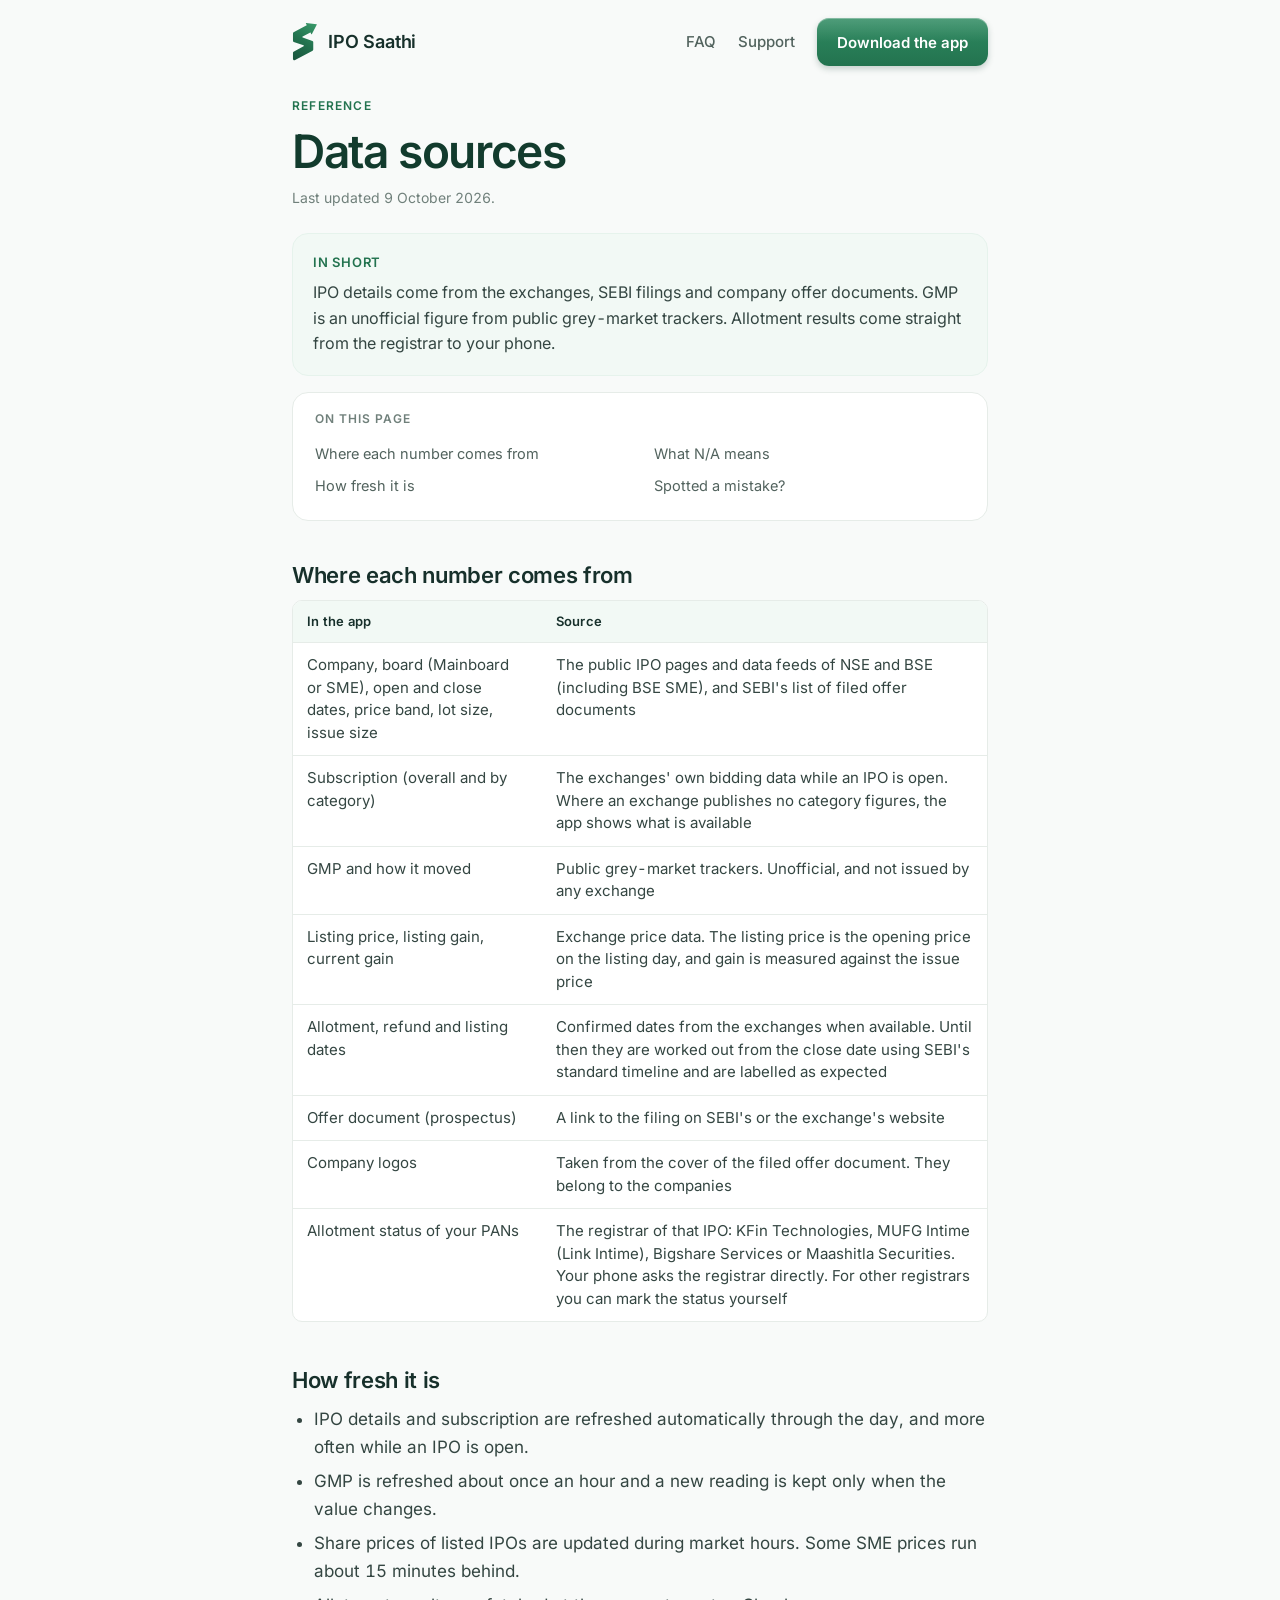
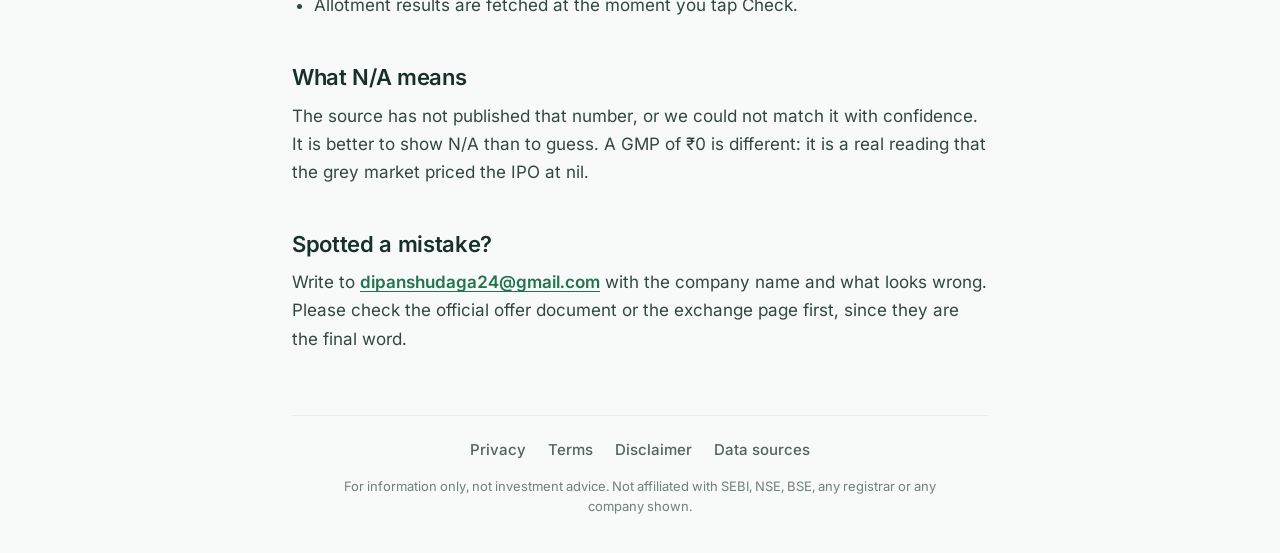
==== commit 0e7e879d: "Update site" ====
--- a/data-sources/index.html
+++ b/data-sources/index.html
@@ -13,6 +13,7 @@
 <meta property="og:image" content="https://iposaathi.com/assets/og.png">
 <meta name="theme-color" content="#F8FAF9">
 <link rel="icon" type="image/png" sizes="32x32" href="../assets/favicon-32.png">
+<link rel="icon" type="image/svg+xml" href="../assets/favicon.svg">
 <link rel="apple-touch-icon" href="../assets/apple-touch-icon.png">
 <link rel="preload" href="../assets/fonts/inter-400Regular.woff2" as="font" type="font/woff2" crossorigin>
 <link rel="preload" href="../assets/fonts/inter-600SemiBold.woff2" as="font" type="font/woff2" crossorigin>
@@ -87,7 +88,6 @@
       <li><a data-track="footer_terms" href="../terms/">Terms</a></li>
       <li><a data-track="footer_disclaimer" href="../disclaimer/">Disclaimer</a></li>
       <li><a data-track="footer_data_sources" href="../data-sources/">Data sources</a></li>
-      <li><a data-track="footer_support" href="../support/">Support</a></li>
     </ul>
     <p>For information only, not investment advice. Not affiliated with SEBI, NSE, BSE, any registrar or any company shown.</p>
   </footer>
--- a/style.css
+++ b/style.css
@@ -48,6 +48,13 @@
 
 .wrap { width: 100%; max-width: 1040px; margin: 0 auto; padding: 0 var(--gutter); }
 
+/* Primary button: the same as the app's PrimaryButton (brand 600 to 700, 12px corners, soft lift, light top edge) */
+.cta, .btn { position: relative; overflow: hidden; display: inline-flex; align-items: center; justify-content: center; min-height: 48px; padding: 0 20px; border: 0; border-radius: 12px; font: inherit; font-size: 15px; font-weight: 600; line-height: 1.4; color: #fff; text-decoration: none; cursor: pointer; background: linear-gradient(180deg, #2E8B61, #23734F); box-shadow: 0 3px 6px rgba(18, 59, 45, 0.22), inset 0 1px 0 rgba(255, 255, 255, 0.3); transition: transform 0.15s; }
+.cta::before, .btn::before { content: ''; position: absolute; inset: 0 0 50% 0; background: linear-gradient(180deg, rgba(255, 255, 255, 0.16), rgba(255, 255, 255, 0)); pointer-events: none; }
+.cta:hover, .btn:hover { background: linear-gradient(180deg, #23734F, #18523C); color: #fff; }
+.cta:active, .btn:active { transform: translateY(1px); }
+.btn[disabled] { opacity: 0.6; cursor: default; }
+
 /* Header */
 .top { display: flex; align-items: center; justify-content: space-between; gap: 16px; padding: 18px 0; }
 .brand { display: inline-flex; align-items: center; gap: 10px; color: var(--ink); text-decoration: none; font-weight: 600; font-size: 18px; letter-spacing: -0.01em; }
@@ -56,9 +63,7 @@
 .nav a { color: var(--ink-3); text-decoration: none; }
 .nav a:hover { color: var(--brand); }
 .nav a[aria-current='page'] { color: var(--ink); }
-.nav .cta { color: #fff; font-weight: 600; padding: 10px 20px; border-radius: 999px; background: var(--brand-deep); transition: background 0.2s, transform 0.2s; }
-.nav .cta:hover { color: #fff; background: var(--brand); }
-.nav .cta:active { transform: scale(0.98); }
+.nav a.cta, .nav a.cta:hover { color: #fff; }
 @media (max-width: 559px) { .nav a:not(.cta) { display: none; } }
 
 /* Home: bento tiles. Base styles show each tile's finished state; the loops only run when motion is allowed. */
@@ -72,9 +77,17 @@
 .vis { margin-top: 22px; }
 
 .t-hero { grid-column: span 7; grid-row: span 2; display: flex; flex-direction: column; justify-content: space-between; gap: 32px; min-height: 420px; }
-.t-hero h1 { margin: 0; font-size: clamp(34px, 4.8vw, 60px); line-height: 1.02; letter-spacing: -0.04em; font-weight: 600; color: var(--brand-deep); text-wrap: balance; }
-.t-hero p { margin: 14px 0 0; font-size: 19px; line-height: 1.5; color: var(--ink-3); max-width: 24em; }
-.t-hero img { height: 56px; width: auto; align-self: flex-start; }
+.t-hero h1 { margin: 0; font-size: clamp(28px, 3.7vw, 46px); line-height: 1.02; letter-spacing: -0.04em; font-weight: 600; color: var(--brand-deep); text-wrap: balance; }
+.t-hero p { margin: 14px 0 0; font-size: 17px; line-height: 1.5; color: var(--ink-3); max-width: 24em; }
+.t-hero p.usp { margin-top: 10px; font-weight: 600; color: var(--brand-deep); }
+.t-hero > img { height: 56px; width: auto; align-self: flex-start; }
+.t-hero { touch-action: pan-y; }
+/* the charm hangs from the tile's top edge; the headline wraps around the space it swings in */
+.t-hero .charm { position: absolute; inset: 0; pointer-events: none; }
+.t-hero .thread { position: absolute; top: 0; width: 2px; border-radius: 1px; background: var(--ink-3); transform-origin: 50% 0; }
+.t-hero .art { position: absolute; top: -8px; width: 160px; height: 134px; transform-origin: 80px 8px; will-change: transform; }
+.t-hero .art img { display: block; width: 160px; height: 134px; }
+.t-hero .copy::before { content: ''; float: right; width: 176px; height: 168px; }
 .t-art { grid-column: span 5; grid-row: span 2; display: grid; place-items: center; padding: 6%; border-color: var(--wash-strong); background: radial-gradient(110% 80% at 50% 0%, #fff, var(--wash) 55%, var(--wash-strong)); }
 .t-art img { width: 100%; max-height: 100%; height: auto; }
 
@@ -164,6 +177,8 @@
 
 /* FAQ on the home page */
 .faq { max-width: 760px; margin: 48px auto 32px; }
+.faq { scroll-margin-top: 24px; }
+.doc .faq { margin: 56px 0 8px; }
 .faq h2 { margin: 0 0 18px; font-size: clamp(24px, 3.4vw, 32px); line-height: 1.15; letter-spacing: -0.025em; font-weight: 600; color: var(--brand-deep); text-align: center; }
 
 /* Contact form */
@@ -174,13 +189,20 @@
 .field input, .field textarea { width: 100%; font: inherit; font-size: 16px; line-height: 1.5; color: var(--ink); background: var(--bg); border: 1px solid var(--line-strong); border-radius: 12px; padding: 12px 14px; }
 .field textarea { min-height: 150px; resize: vertical; }
 .field input::placeholder, .field textarea::placeholder { color: var(--ink-4); }
-.field input:focus, .field textarea:focus { outline: 3px solid rgba(35, 115, 79, 0.25); border-color: var(--brand); }
+.field input:focus, .field textarea:focus { outline: none; border-color: var(--brand); }
 .hp { position: absolute; left: -9999px; width: 1px; height: 1px; opacity: 0; }
-.send { display: flex; flex-wrap: wrap; align-items: center; gap: 14px; }
-.btn { font: inherit; font-size: 16px; font-weight: 600; padding: 13px 24px; border: 0; border-radius: 12px; background: var(--brand-deep); color: #fff; cursor: pointer; transition: background 0.2s, transform 0.2s; }
-.btn:hover { background: var(--brand); } .btn:active { transform: scale(0.98); } .btn[disabled] { opacity: 0.6; cursor: default; }
+.send { display: grid; gap: 12px; }
+.send .btn { width: 100%; }
+.after { display: flex; flex-wrap: wrap; align-items: center; justify-content: space-between; gap: 8px 16px; }
+.after:empty, .after .status:empty { display: none; }
+.after .more { display: flex; gap: 16px; }
 .status { margin: 0; font-size: 15px; color: var(--ink-3); } .status.ok { color: var(--brand); font-weight: 600; } .status.err { color: #A94D43; }
 .note { margin: 0; font-size: 14px; line-height: 1.5; color: var(--ink-4); }
+.field[hidden], .send [hidden] { display: none; }
+.form .status, .form .note { margin: 0; }
+.prose .alt { margin: 4px 0 0; text-align: center; font-size: 14px; color: var(--ink-4); }
+.linkbtn { font: inherit; font-size: 14px; padding: 0; border: 0; background: none; color: var(--ink-3); text-decoration: underline; text-underline-offset: 3px; cursor: pointer; }
+.linkbtn:hover { color: var(--brand); }
 @media (min-width: 600px) { .form .two { grid-template-columns: 1fr 1fr; } }
 
 /* Footer */
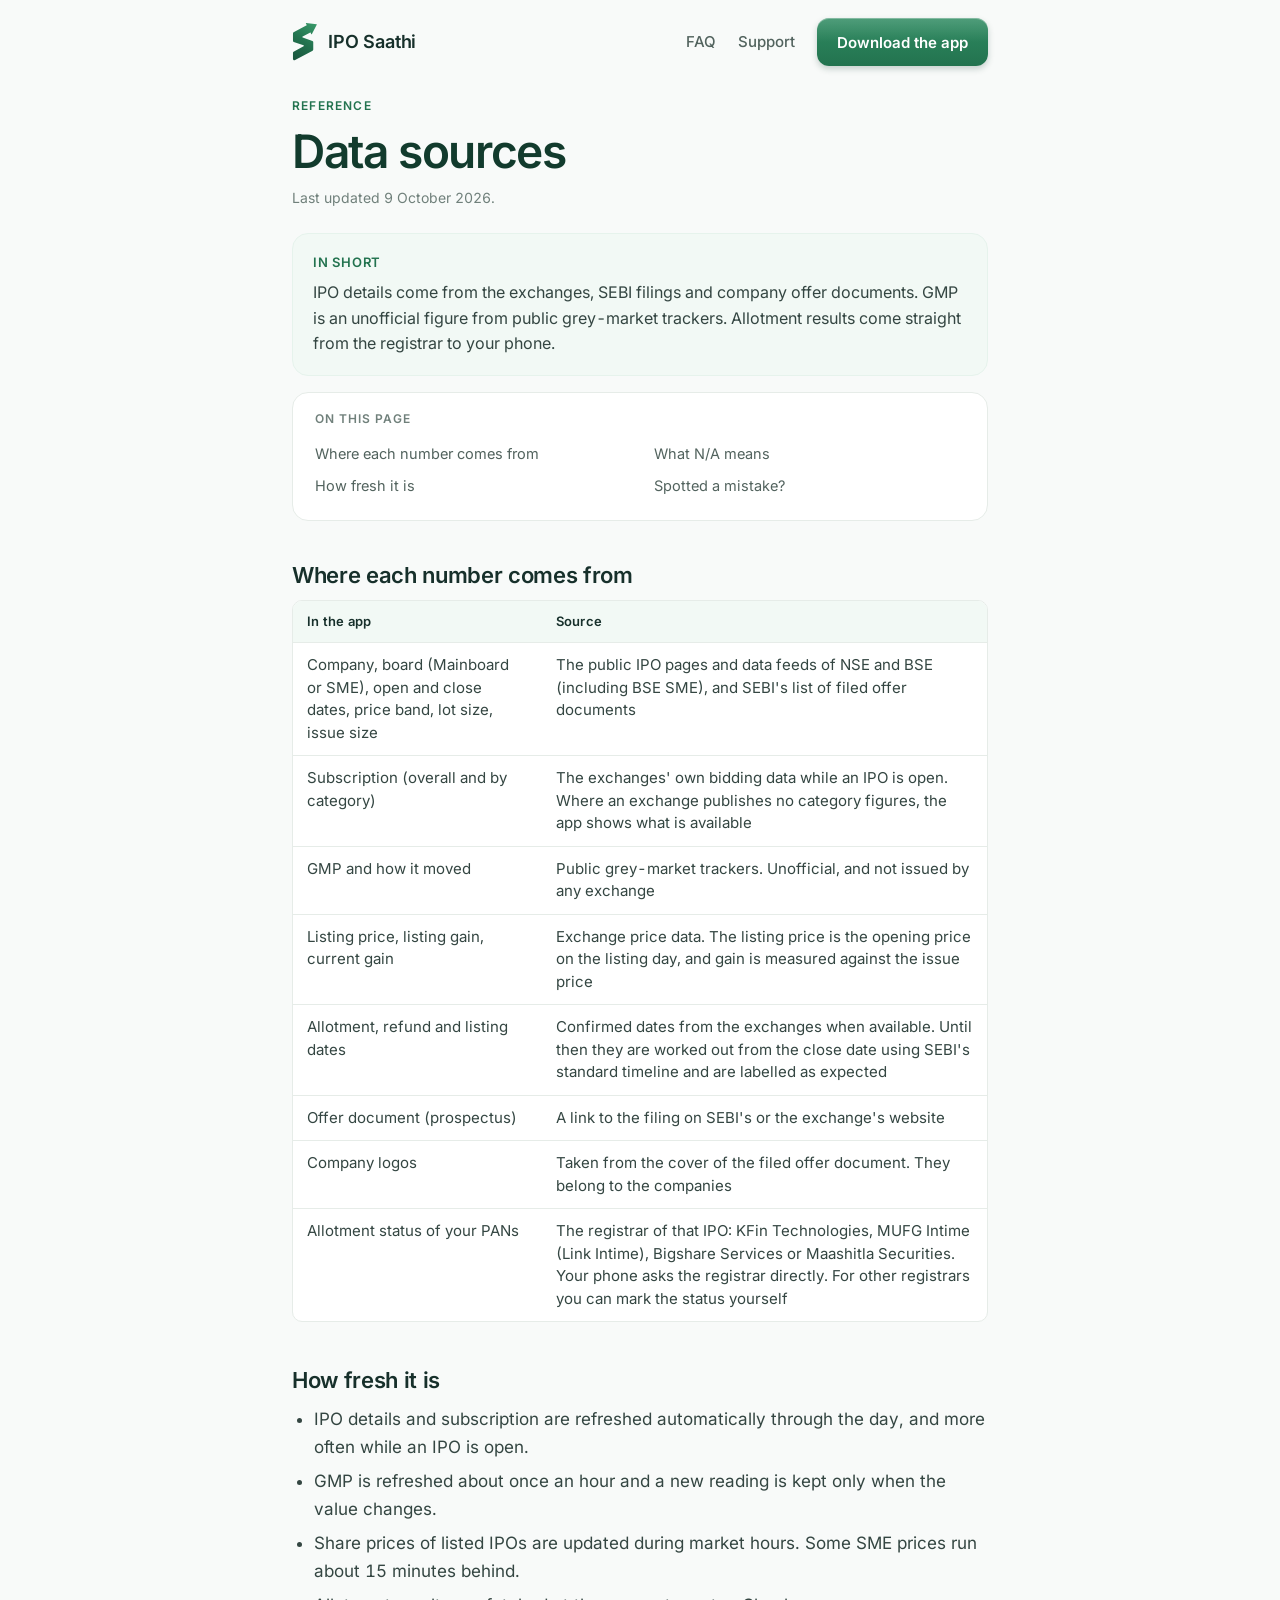
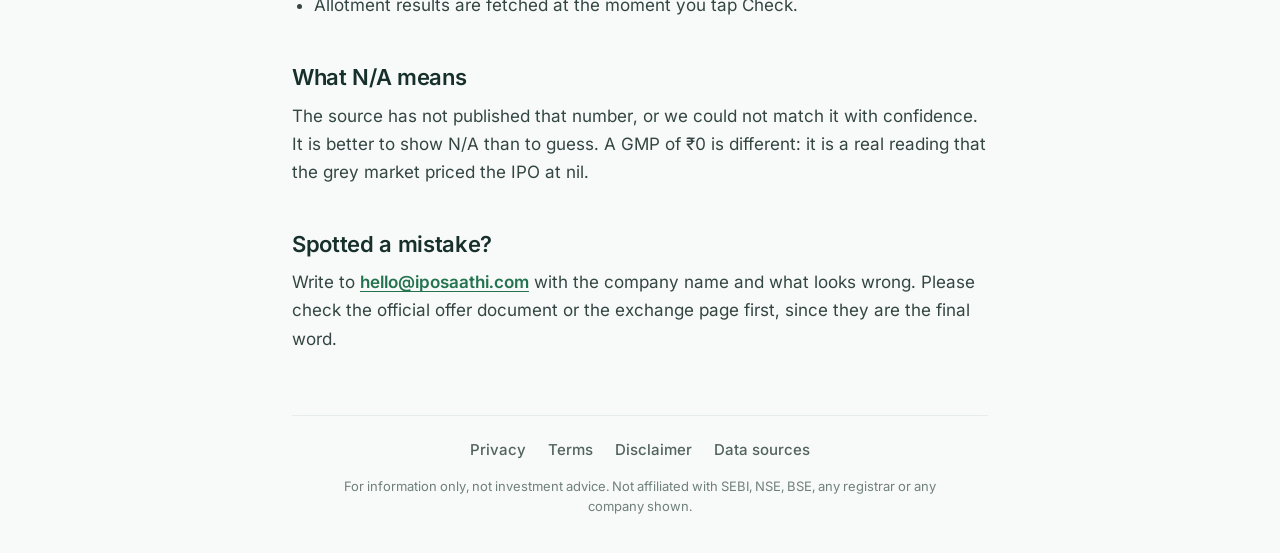
==== commit 166fa5dd: "Update site" ====
--- a/data-sources/index.html
+++ b/data-sources/index.html
@@ -78,12 +78,14 @@
       <p>The source has not published that number, or we could not match it with confidence. It is better to show N/A than to guess. A GMP of ₹0 is different: it is a real reading that the grey market priced the IPO at nil.</p>
 
       <h2 id="wrong">Spotted a mistake?</h2>
-      <p>Write to <a class="mail" href="mailto:dipanshudaga24@gmail.com?subject=IPO%20Saathi">dipanshudaga24@gmail.com</a> with the company name and what looks wrong. Please check the official offer document or the exchange page first, since they are the final word.</p>
+      <p>Write to <a class="mail" href="mailto:hello@iposaathi.com?subject=IPO%20Saathi">hello@iposaathi.com</a> with the company name and what looks wrong. Please check the official offer document or the exchange page first, since they are the final word.</p>
     </div>
   </main>
 
   <footer class="foot">
     <ul>
+      <li class="m-only"><a data-track="footer_faq" href="../#faq">FAQ</a></li>
+      <li class="m-only"><a data-track="footer_support" href="../support/">Support</a></li>
       <li><a data-track="footer_privacy" href="../privacy/">Privacy</a></li>
       <li><a data-track="footer_terms" href="../terms/">Terms</a></li>
       <li><a data-track="footer_disclaimer" href="../disclaimer/">Disclaimer</a></li>
--- a/style.css
+++ b/style.css
@@ -76,19 +76,21 @@
 .t .d { margin: 6px 0 0; font-size: 15px; line-height: 1.5; color: var(--ink-3); max-width: 30em; }
 .vis { margin-top: 22px; }
 
-.t-hero { grid-column: span 7; grid-row: span 2; display: flex; flex-direction: column; justify-content: space-between; gap: 32px; min-height: 420px; }
-.t-hero h1 { margin: 0; font-size: clamp(28px, 3.7vw, 46px); line-height: 1.02; letter-spacing: -0.04em; font-weight: 600; color: var(--brand-deep); text-wrap: balance; }
-.t-hero p { margin: 14px 0 0; font-size: 17px; line-height: 1.5; color: var(--ink-3); max-width: 24em; }
-.t-hero p.usp { margin-top: 10px; font-weight: 600; color: var(--brand-deep); }
-.t-hero > img { height: 56px; width: auto; align-self: flex-start; }
+.t-hero { grid-column: span 8; grid-row: span 2; overflow: visible; z-index: 2; display: flex; flex-direction: column; justify-content: space-between; gap: 28px; min-height: 360px; }
+.t-hero h1 { margin: 0; font-size: clamp(34px, 5vw, 64px); line-height: 1.02; letter-spacing: -0.04em; font-weight: 600; color: var(--brand-deep); text-wrap: balance; }
+.t-hero p { margin: 16px 0 0; font-size: 20px; line-height: 1.5; color: var(--ink-3); max-width: 24em; }
+.t-hero .stores { display: flex; flex-wrap: wrap; align-items: center; gap: 12px; align-self: flex-start; }
+.t-hero .stores img { height: 56px; width: auto; }
+/* Apple's own badge, dimmed because the iPhone app is not out yet, and 4px taller than the Play badge: Apple's artwork carries more padding, so at the same height its logo and text read smaller. */
+.t-hero .stores img.soon { opacity: 0.45; height: 60px; }
 .t-hero { touch-action: pan-y; }
 /* the charm hangs from the tile's top edge; the headline wraps around the space it swings in */
 .t-hero .charm { position: absolute; inset: 0; pointer-events: none; }
 .t-hero .thread { position: absolute; top: 0; width: 2px; border-radius: 1px; background: var(--ink-3); transform-origin: 50% 0; }
 .t-hero .art { position: absolute; top: -8px; width: 160px; height: 134px; transform-origin: 80px 8px; will-change: transform; }
 .t-hero .art img { display: block; width: 160px; height: 134px; }
-.t-hero .copy::before { content: ''; float: right; width: 176px; height: 168px; }
-.t-art { grid-column: span 5; grid-row: span 2; display: grid; place-items: center; padding: 6%; border-color: var(--wash-strong); background: radial-gradient(110% 80% at 50% 0%, #fff, var(--wash) 55%, var(--wash-strong)); }
+.t-hero .copy::before { content: ''; float: right; width: var(--charm-w, 176px); height: 168px; }
+.t-art { grid-column: span 4; grid-row: span 2; display: grid; place-items: center; padding: 6%; border-color: var(--wash-strong); background: radial-gradient(110% 80% at 50% 0%, #fff, var(--wash) 55%, var(--wash-strong)); }
 .t-art img { width: 100%; max-height: 100%; height: auto; }
 
 .t-tabs { grid-column: span 5; } .t-gmp { grid-column: span 7; }
@@ -173,6 +175,11 @@
   .grid { grid-template-columns: repeat(2, minmax(0, 1fr)); }
   .t-hero, .t-art, .t-tabs, .t-gmp, .t-family, .t-remind, .t-private, .t-free { grid-column: 1 / -1; grid-row: auto; }
   .t-hero { min-height: 0; } .t-art { padding: 8%; }
+  /* On a phone the hero tile is centred: the charm hangs from the middle of the top edge, then the text and the badge. */
+  .t-hero { align-items: center; text-align: center; }
+  .t-hero p { margin-left: auto; margin-right: auto; }
+  .t-hero .stores { align-self: center; justify-content: center; }
+  .t-hero .copy::before { float: none; display: block; width: auto; height: 170px; }
 }
 
 /* FAQ on the home page */
@@ -208,6 +215,8 @@
 /* Footer */
 .foot { border-top: 1px solid var(--line); margin-top: 24px; padding: 22px 0 36px; color: var(--ink-4); font-size: 13px; line-height: 1.6; text-align: center; }
 .foot ul { display: flex; flex-wrap: wrap; justify-content: center; gap: 8px 22px; list-style: none; padding: 0; margin: 0 0 14px; font-size: 15px; font-weight: 500; }
+.m-only { display: none; }
+@media (max-width: 559px) { .m-only { display: list-item; } }
 .foot ul a { color: var(--ink-3); text-decoration: none; }
 .foot ul a:hover { color: var(--brand); text-decoration: underline; }
 .foot p { margin: 0 auto; max-width: 46em; }
